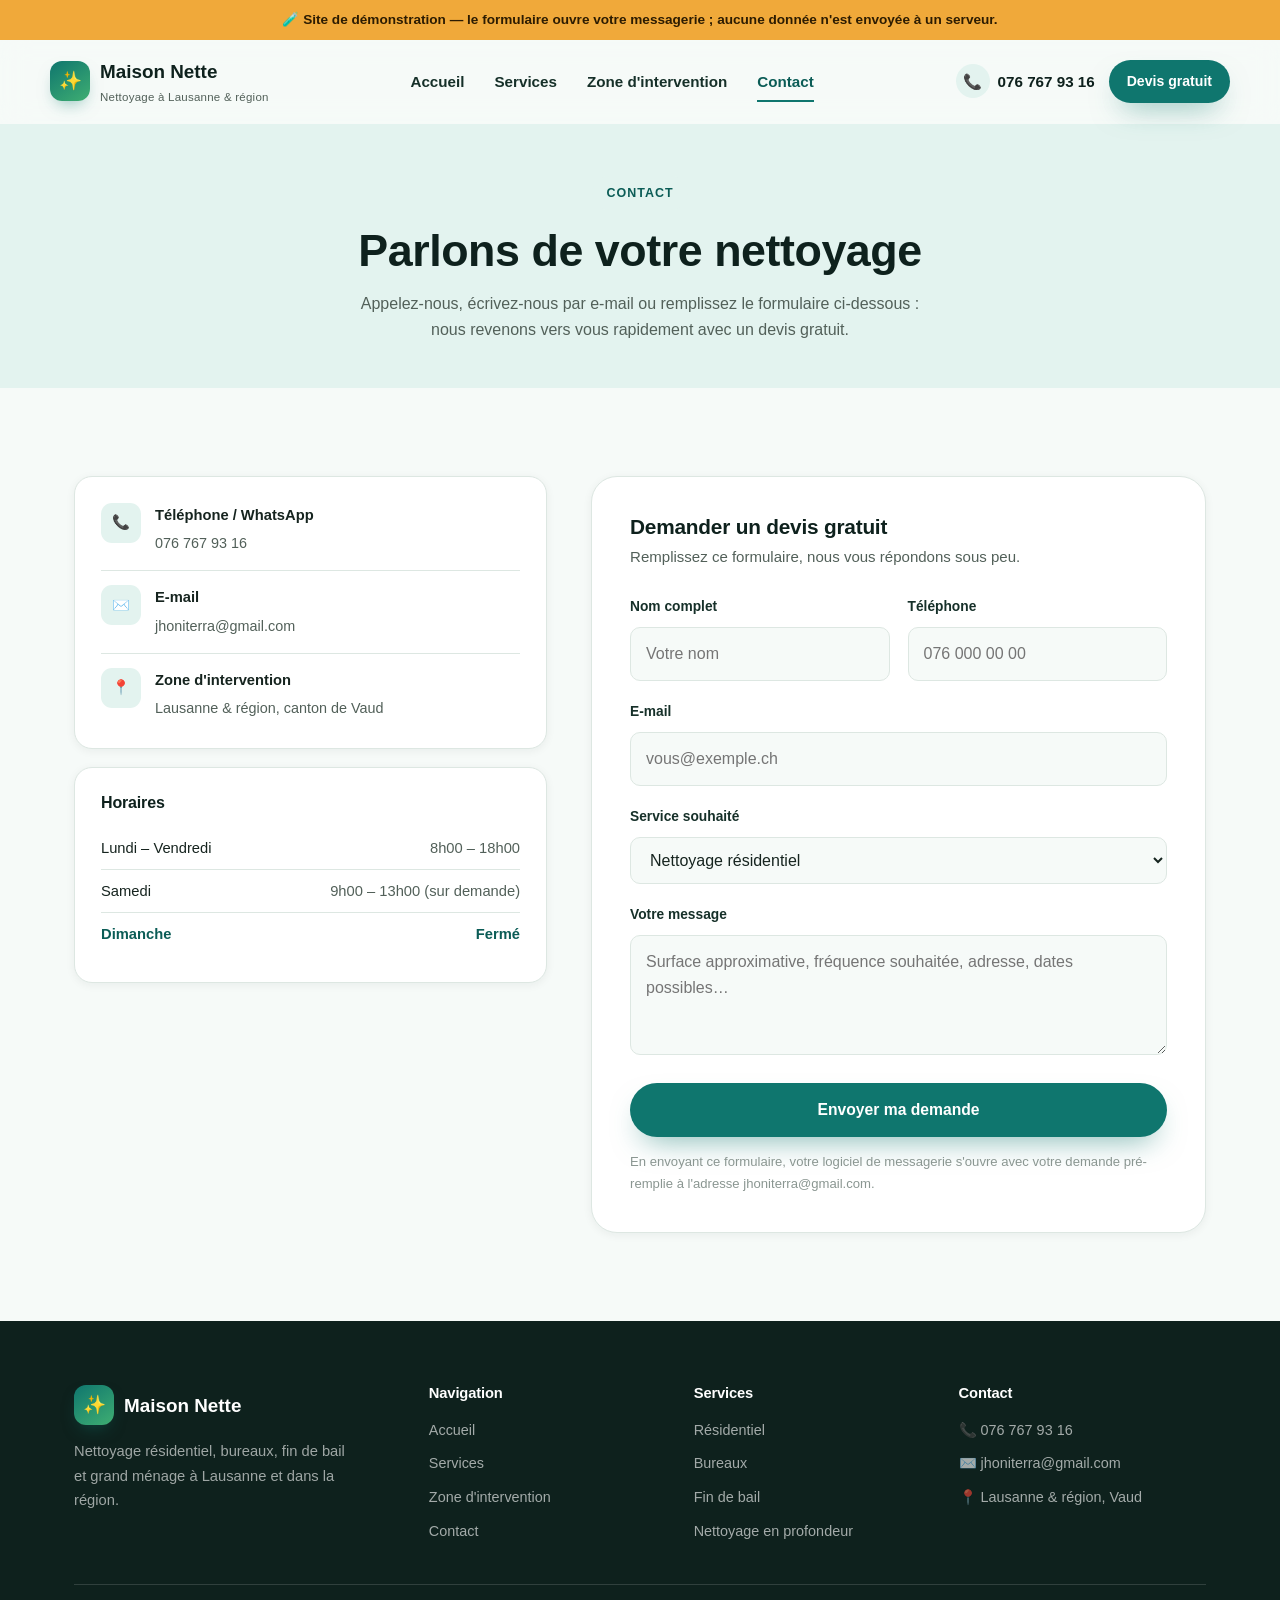
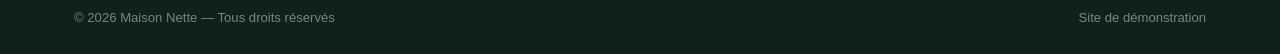
==== contact.html @ b16a73e1 "Remplace le site vitrine par Maison Nette (nettoyage à Lausanne) Nouveau site vitrine pour l'entrepr" ====
<!DOCTYPE html>
<html lang="fr">
<head>
<meta charset="UTF-8" />
<meta name="viewport" content="width=device-width, initial-scale=1" />
<title>Contact &amp; devis gratuit — Maison Nette</title>
<meta name="description" content="Demandez votre devis gratuit pour un nettoyage résidentiel, de bureaux ou de fin de bail à Lausanne. Téléphone, e-mail et formulaire de contact." />
<script>document.documentElement.classList.add("js");</script>
<link rel="stylesheet" href="assets/css/style.css" />
</head>
<body>

<div class="scroll-progress"></div>

<div class="demo-banner">
  🧪 <strong>Site de démonstration</strong> — le formulaire ouvre votre messagerie ; aucune donnée n'est envoyée à un serveur.
</div>

<header class="site-header">
  <div class="wrap header-inner">
    <a href="index.html" class="brand">
      <span class="brand-mark">✨</span>
      <span>Maison Nette<small>Nettoyage à Lausanne &amp; région</small></span>
    </a>

    <nav class="main-nav">
      <a href="index.html">Accueil</a>
      <a href="services.html">Services</a>
      <a href="index.html#zone">Zone d'intervention</a>
      <a href="contact.html" class="active">Contact</a>
    </nav>

    <div class="header-actions">
      <a class="header-phone" href="tel:+41767679316">
        <span class="ico">📞</span>
        <span class="text">076 767 93 16</span>
      </a>
      <a class="btn btn-primary btn-sm" href="contact.html">Devis gratuit</a>
      <button class="menu-toggle" aria-label="Ouvrir le menu"><span></span></button>
    </div>
  </div>
</header>

<main>

  <section class="page-hero">
    <div class="wrap">
      <span class="eyebrow">Contact</span>
      <h1>Parlons de votre nettoyage</h1>
      <p>Appelez-nous, écrivez-nous par e-mail ou remplissez le formulaire ci-dessous : nous revenons vers vous rapidement avec un devis gratuit.</p>
    </div>
  </section>

  <section class="section">
    <div class="wrap contact-layout">

      <div class="contact-side">
        <div class="contact-info-card" data-reveal>
          <div class="contact-info-row">
            <span class="ico">📞</span>
            <div><strong>Téléphone / WhatsApp</strong><a href="tel:+41767679316">076 767 93 16</a></div>
          </div>
          <div class="contact-info-row">
            <span class="ico">✉️</span>
            <div><strong>E-mail</strong><a href="mailto:jhoniterra@gmail.com">jhoniterra@gmail.com</a></div>
          </div>
          <div class="contact-info-row">
            <span class="ico">📍</span>
            <div><strong>Zone d'intervention</strong><span>Lausanne &amp; région, canton de Vaud</span></div>
          </div>
        </div>

        <div class="contact-info-card" data-reveal style="--d:80ms">
          <h3 style="margin-bottom:14px;font-size:1rem">Horaires</h3>
          <table class="hours-table">
            <tr><td>Lundi – Vendredi</td><td>8h00 – 18h00</td></tr>
            <tr><td>Samedi</td><td>9h00 – 13h00 (sur demande)</td></tr>
            <tr><td>Dimanche</td><td>Fermé</td></tr>
          </table>
        </div>
      </div>

      <div class="contact-form-card" data-reveal style="--d:120ms">
        <h2 style="font-size:1.3rem;margin-bottom:6px">Demander un devis gratuit</h2>
        <p style="color:var(--text-muted);font-size:0.94rem;margin-bottom:26px">Remplissez ce formulaire, nous vous répondons sous peu.</p>

        <form id="contact-form">
          <div class="form-row">
            <div class="field">
              <label for="name">Nom complet</label>
              <input type="text" id="name" name="name" required placeholder="Votre nom" />
            </div>
            <div class="field">
              <label for="phone">Téléphone</label>
              <input type="tel" id="phone" name="phone" required placeholder="076 000 00 00" />
            </div>
          </div>

          <div class="field">
            <label for="email">E-mail</label>
            <input type="email" id="email" name="email" required placeholder="vous@exemple.ch" />
          </div>

          <div class="field">
            <label for="service">Service souhaité</label>
            <select id="service" name="service">
              <option value="residentiel">Nettoyage résidentiel</option>
              <option value="bureaux">Nettoyage de bureaux</option>
              <option value="fin-de-bail">Nettoyage de fin de bail</option>
              <option value="profond">Nettoyage en profondeur</option>
              <option value="autre">Autre / je ne sais pas encore</option>
            </select>
          </div>

          <div class="field">
            <label for="message">Votre message</label>
            <textarea id="message" name="message" placeholder="Surface approximative, fréquence souhaitée, adresse, dates possibles…"></textarea>
          </div>

          <button type="submit" class="btn btn-primary btn-block">Envoyer ma demande</button>
          <p class="form-note">En envoyant ce formulaire, votre logiciel de messagerie s'ouvre avec votre demande pré-remplie à l'adresse jhoniterra@gmail.com.</p>
          <div class="form-success"></div>
        </form>
      </div>

    </div>
  </section>

</main>

<footer class="site-footer">
  <div class="wrap">
    <div class="footer-grid">
      <div class="footer-brand">
        <a href="index.html" class="brand">
          <span class="brand-mark">✨</span>
          <span>Maison Nette</span>
        </a>
        <p>Nettoyage résidentiel, bureaux, fin de bail et grand ménage à Lausanne et dans la région.</p>
      </div>

      <div class="footer-col">
        <h4>Navigation</h4>
        <ul>
          <li><a href="index.html">Accueil</a></li>
          <li><a href="services.html">Services</a></li>
          <li><a href="index.html#zone">Zone d'intervention</a></li>
          <li><a href="contact.html">Contact</a></li>
        </ul>
      </div>

      <div class="footer-col">
        <h4>Services</h4>
        <ul>
          <li><a href="services.html#residentiel">Résidentiel</a></li>
          <li><a href="services.html#bureaux">Bureaux</a></li>
          <li><a href="services.html#fin-de-bail">Fin de bail</a></li>
          <li><a href="services.html#profond">Nettoyage en profondeur</a></li>
        </ul>
      </div>

      <div class="footer-col">
        <h4>Contact</h4>
        <ul>
          <li><a href="tel:+41767679316">📞 076 767 93 16</a></li>
          <li><a href="mailto:jhoniterra@gmail.com">✉️ jhoniterra@gmail.com</a></li>
          <li>📍 Lausanne &amp; région, Vaud</li>
        </ul>
      </div>
    </div>

    <div class="footer-bottom">
      <span>© <span id="year">2026</span> Maison Nette — Tous droits réservés</span>
      <span>Site de démonstration</span>
    </div>
  </div>
</footer>

<script src="assets/js/main.js"></script>
</body>
</html>
---- assets/css/style.css ----
/* ==========================================================================
   Maison Nette — feuille de style
   ========================================================================== */

:root {
  --ink: #0e211d;
  --ink-soft: #163029;
  --paper: #f6faf8;
  --paper-deep: #ecf4f0;
  --white: #ffffff;

  --teal: #0f766e;
  --teal-deep: #0b5c56;
  --teal-soft: #e3f3ef;
  --leaf: #3fae72;
  --gold: #f0a93a;
  --gold-deep: #d6890f;

  --text: #16241f;
  --text-muted: #526059;
  --text-faint: #8a9691;
  --line: #dde7e2;
  --line-dark: rgba(255, 255, 255, 0.14);

  --radius-sm: 12px;
  --radius: 18px;
  --radius-lg: 26px;

  --shadow-sm: 0 2px 10px rgba(14, 33, 29, 0.06);
  --shadow: 0 14px 40px -14px rgba(14, 33, 29, 0.22);
  --shadow-lg: 0 34px 80px -26px rgba(14, 33, 29, 0.32);

  --max: 1180px;
  --ease: cubic-bezier(0.16, 1, 0.3, 1);
  --ease-soft: cubic-bezier(0.4, 0, 0.2, 1);

  --font-display: "Poppins", "Segoe UI", -apple-system, sans-serif;
  --font-body: "Inter", -apple-system, BlinkMacSystemFont, "Segoe UI", sans-serif;
}

*,
*::before,
*::after {
  box-sizing: border-box;
  margin: 0;
  padding: 0;
}

html {
  scroll-behavior: smooth;
  -webkit-text-size-adjust: 100%;
}

body {
  font-family: var(--font-body);
  background: var(--paper);
  color: var(--text);
  line-height: 1.65;
  font-size: 16px;
  overflow-x: hidden;
  -webkit-font-smoothing: antialiased;
}

img {
  max-width: 100%;
  display: block;
}

a {
  color: inherit;
  text-decoration: none;
}

ul {
  list-style: none;
}

button {
  font: inherit;
  cursor: pointer;
  border: none;
  background: none;
  color: inherit;
}

.wrap {
  max-width: var(--max);
  margin: 0 auto;
  padding: 0 24px;
}

h1,
h2,
h3,
h4 {
  font-family: var(--font-display);
  font-weight: 600;
  line-height: 1.18;
  color: var(--ink);
  letter-spacing: -0.01em;
}

.eyebrow {
  display: inline-flex;
  align-items: center;
  gap: 8px;
  font-size: 0.78rem;
  font-weight: 700;
  letter-spacing: 0.08em;
  text-transform: uppercase;
  color: var(--teal-deep);
  background: var(--teal-soft);
  padding: 7px 14px;
  border-radius: 999px;
}

.section {
  padding: 88px 0;
}

.section-head {
  max-width: 640px;
  margin: 0 0 44px;
}

.section-head.center {
  margin-left: auto;
  margin-right: auto;
  text-align: center;
}

.section-head h2 {
  font-size: clamp(1.7rem, 3.4vw, 2.4rem);
  margin: 14px 0 12px;
}

.section-head p {
  color: var(--text-muted);
  font-size: 1.04rem;
}

/* ------------------------------------------------------------- Boutons */

.btn {
  display: inline-flex;
  align-items: center;
  justify-content: center;
  gap: 9px;
  padding: 14px 26px;
  border-radius: 999px;
  font-weight: 600;
  font-size: 0.98rem;
  transition: transform 0.35s var(--ease), box-shadow 0.35s var(--ease), background 0.25s;
  white-space: nowrap;
}

.btn-primary {
  background: var(--teal);
  color: var(--white);
  box-shadow: 0 14px 30px -12px rgba(15, 118, 110, 0.55);
}

.btn-primary:hover {
  background: var(--teal-deep);
  transform: translateY(-2px);
  box-shadow: 0 18px 36px -12px rgba(15, 118, 110, 0.6);
}

.btn-ghost {
  background: var(--white);
  color: var(--ink);
  border: 1px solid var(--line);
}

.btn-ghost:hover {
  border-color: var(--teal);
  color: var(--teal-deep);
  transform: translateY(-2px);
}

.btn-gold {
  background: var(--gold);
  color: #2c1c02;
  box-shadow: 0 14px 30px -12px rgba(214, 137, 15, 0.55);
}

.btn-gold:hover {
  background: var(--gold-deep);
  transform: translateY(-2px);
}

.btn-block {
  width: 100%;
}

.btn-sm {
  padding: 10px 18px;
  font-size: 0.88rem;
}

/* ------------------------------------------------------------ En-tête */

.scroll-progress {
  position: fixed;
  top: 0;
  left: 0;
  height: 3px;
  width: 100%;
  background: linear-gradient(90deg, var(--teal), var(--leaf));
  transform-origin: 0 50%;
  transform: scaleX(0);
  z-index: 200;
}

.site-header {
  position: sticky;
  top: 0;
  z-index: 100;
  background: rgba(246, 250, 248, 0.82);
  backdrop-filter: blur(14px);
  -webkit-backdrop-filter: blur(14px);
  border-bottom: 1px solid transparent;
  transition: border-color 0.3s, box-shadow 0.3s, background 0.3s;
}

.site-header.scrolled {
  border-color: var(--line);
  box-shadow: var(--shadow-sm);
  background: rgba(246, 250, 248, 0.96);
}

.header-inner {
  display: flex;
  align-items: center;
  justify-content: space-between;
  gap: 20px;
  padding: 16px 0;
}

.brand {
  display: flex;
  align-items: center;
  gap: 10px;
  font-family: var(--font-display);
  font-weight: 700;
  font-size: 1.18rem;
  color: var(--ink);
}

.brand-mark {
  display: grid;
  place-items: center;
  width: 40px;
  height: 40px;
  border-radius: 12px;
  background: linear-gradient(145deg, var(--teal), var(--leaf));
  color: var(--white);
  font-size: 1.15rem;
  box-shadow: 0 8px 18px -8px rgba(15, 118, 110, 0.6);
}

.brand small {
  display: block;
  font-family: var(--font-body);
  font-weight: 500;
  font-size: 0.72rem;
  color: var(--text-muted);
  letter-spacing: 0.02em;
}

.main-nav {
  display: flex;
  align-items: center;
  gap: 30px;
}

.main-nav a {
  font-weight: 600;
  font-size: 0.95rem;
  color: var(--ink-soft);
  position: relative;
  padding: 4px 0;
}

.main-nav a::after {
  content: "";
  position: absolute;
  left: 0;
  bottom: -4px;
  width: 0;
  height: 2px;
  background: var(--teal);
  transition: width 0.3s var(--ease);
}

.main-nav a:hover::after,
.main-nav a.active::after {
  width: 100%;
}

.main-nav a.active {
  color: var(--teal-deep);
}

.header-actions {
  display: flex;
  align-items: center;
  gap: 14px;
}

.header-phone {
  display: flex;
  align-items: center;
  gap: 8px;
  font-weight: 700;
  font-size: 0.95rem;
  color: var(--ink);
}

.header-phone span.ico {
  display: grid;
  place-items: center;
  width: 34px;
  height: 34px;
  border-radius: 50%;
  background: var(--teal-soft);
  color: var(--teal-deep);
}

.menu-toggle {
  display: none;
  width: 42px;
  height: 42px;
  border-radius: 10px;
  border: 1px solid var(--line);
  background: var(--white);
  position: relative;
  flex-shrink: 0;
}

.menu-toggle span,
.menu-toggle span::before,
.menu-toggle span::after {
  content: "";
  position: absolute;
  left: 11px;
  right: 11px;
  height: 2px;
  background: var(--ink);
  transition: transform 0.3s var(--ease), opacity 0.3s;
}

.menu-toggle span {
  top: 50%;
  transform: translateY(-50%);
}

.menu-toggle span::before {
  top: -7px;
}

.menu-toggle span::after {
  top: 7px;
}

.menu-toggle.open span {
  background: transparent;
}

.menu-toggle.open span::before {
  top: 0;
  transform: rotate(45deg);
}

.menu-toggle.open span::after {
  top: 0;
  transform: rotate(-45deg);
}

/* --------------------------------------------------------------- Hero */

.hero {
  position: relative;
  padding: 68px 0 90px;
  overflow: hidden;
}

.hero-bg {
  position: absolute;
  inset: 0;
  background: radial-gradient(120% 100% at 85% -10%, var(--teal-soft), transparent 55%),
    radial-gradient(90% 80% at 0% 110%, #fdf3e0, transparent 60%);
  z-index: -2;
}

.orb {
  position: absolute;
  border-radius: 50%;
  filter: blur(2px);
  opacity: 0.55;
  z-index: -1;
  transition: translate 0.4s var(--ease-soft);
}

.orb1 {
  width: 220px;
  height: 220px;
  background: radial-gradient(circle at 30% 30%, #7fd6c1, transparent 70%);
  top: 6%;
  right: 6%;
}

.orb2 {
  width: 140px;
  height: 140px;
  background: radial-gradient(circle at 30% 30%, #f6cf8a, transparent 70%);
  bottom: 4%;
  left: 4%;
}

.orb3 {
  width: 90px;
  height: 90px;
  background: radial-gradient(circle at 30% 30%, #9fe6c8, transparent 70%);
  top: 45%;
  left: 46%;
}

.hero-grid {
  display: grid;
  grid-template-columns: 1.05fr 0.95fr;
  gap: 48px;
  align-items: center;
}

.hero-copy h1 {
  font-size: clamp(2.3rem, 4.6vw, 3.5rem);
  margin: 18px 0 20px;
}

.hero-copy h1 em {
  font-style: normal;
  color: var(--teal-deep);
  background: linear-gradient(180deg, transparent 62%, var(--teal-soft) 62%);
}

.hero-copy p {
  font-size: 1.12rem;
  color: var(--text-muted);
  max-width: 520px;
  margin-bottom: 32px;
}

.hero-cta {
  display: flex;
  flex-wrap: wrap;
  gap: 14px;
  margin-bottom: 34px;
}

.hero-trust {
  display: flex;
  flex-wrap: wrap;
  gap: 22px;
}

.hero-trust li {
  display: flex;
  align-items: center;
  gap: 8px;
  font-size: 0.9rem;
  font-weight: 600;
  color: var(--ink-soft);
}

.hero-trust li .ico {
  color: var(--teal);
  font-size: 1.05rem;
}

.hero-visual {
  position: relative;
}

.hero-card {
  background: var(--white);
  border-radius: var(--radius-lg);
  padding: 30px;
  box-shadow: var(--shadow-lg);
  transform-style: preserve-3d;
  transition: transform 0.4s var(--ease-soft), translate 0.4s var(--ease-soft);
}

.hero-card-head {
  display: flex;
  align-items: center;
  justify-content: space-between;
  margin-bottom: 22px;
}

.hero-card-head h3 {
  font-size: 1.05rem;
}

.hero-card-head span {
  font-size: 0.78rem;
  font-weight: 700;
  color: var(--teal-deep);
  background: var(--teal-soft);
  padding: 5px 11px;
  border-radius: 999px;
}

.hero-check-list {
  display: flex;
  flex-direction: column;
  gap: 14px;
}

.hero-check-list li {
  display: flex;
  align-items: flex-start;
  gap: 12px;
  font-size: 0.95rem;
  color: var(--ink-soft);
}

.hero-check-list .tick {
  flex-shrink: 0;
  display: grid;
  place-items: center;
  width: 24px;
  height: 24px;
  border-radius: 50%;
  background: var(--leaf);
  color: var(--white);
  font-size: 0.8rem;
}

.hero-card-foot {
  margin-top: 24px;
  padding-top: 20px;
  border-top: 1px dashed var(--line);
  display: flex;
  align-items: center;
  justify-content: space-between;
}

.hero-card-foot .price {
  font-family: var(--font-display);
  font-weight: 700;
  font-size: 1.3rem;
  color: var(--teal-deep);
}

.hero-card-foot .price small {
  font-family: var(--font-body);
  font-weight: 500;
  font-size: 0.72rem;
  color: var(--text-faint);
  display: block;
}

.floating-badge {
  position: absolute;
  bottom: -22px;
  left: -22px;
  background: var(--ink);
  color: var(--white);
  border-radius: var(--radius);
  padding: 16px 20px;
  box-shadow: var(--shadow-lg);
  display: flex;
  align-items: center;
  gap: 12px;
}

.floating-badge .ico {
  font-size: 1.4rem;
}

.floating-badge strong {
  display: block;
  font-family: var(--font-display);
  font-size: 1rem;
}

.floating-badge span {
  font-size: 0.76rem;
  color: rgba(255, 255, 255, 0.7);
}

/* ---------------------------------------------------------- Révélations */

[data-reveal] {
  opacity: 0;
  transform: translateY(26px);
  transition: opacity 0.7s var(--ease-soft), transform 0.7s var(--ease-soft);
  transition-delay: var(--d, 0ms);
}

[data-reveal].in {
  opacity: 1;
  transform: translateY(0);
}

@media (prefers-reduced-motion: reduce) {
  [data-reveal] {
    transition: none !important;
    transform: none !important;
    opacity: 1 !important;
  }
  .orb {
    display: none;
  }
}

/* --------------------------------------------------------- Bande atouts */

.trust-strip {
  background: var(--white);
  border-top: 1px solid var(--line);
  border-bottom: 1px solid var(--line);
}

.trust-strip .wrap {
  display: grid;
  grid-template-columns: repeat(4, 1fr);
  gap: 20px;
  padding: 30px 24px;
}

.trust-item {
  display: flex;
  align-items: center;
  gap: 12px;
}

.trust-item .ico {
  display: grid;
  place-items: center;
  width: 42px;
  height: 42px;
  border-radius: 12px;
  background: var(--teal-soft);
  color: var(--teal-deep);
  font-size: 1.2rem;
  flex-shrink: 0;
}

.trust-item strong {
  display: block;
  font-size: 0.92rem;
  color: var(--ink);
}

.trust-item small {
  color: var(--text-faint);
  font-size: 0.78rem;
}

/* ------------------------------------------------------------ Services */

.service-grid {
  display: grid;
  grid-template-columns: repeat(4, 1fr);
  gap: 22px;
}

.service-card {
  background: var(--white);
  border: 1px solid var(--line);
  border-radius: var(--radius);
  padding: 30px 26px;
  transition: transform 0.35s var(--ease), box-shadow 0.35s var(--ease), border-color 0.35s;
  position: relative;
  overflow: hidden;
}

.service-card::before {
  content: "";
  position: absolute;
  inset: 0;
  background: radial-gradient(220px circle at var(--mx, 50%) var(--my, 0%), rgba(15, 118, 110, 0.08), transparent 60%);
  opacity: 0;
  transition: opacity 0.3s;
  pointer-events: none;
}

.service-card:hover::before {
  opacity: 1;
}

.service-card:hover {
  transform: translateY(-6px);
  box-shadow: var(--shadow);
  border-color: transparent;
}

.service-ico {
  display: grid;
  place-items: center;
  width: 54px;
  height: 54px;
  border-radius: 14px;
  background: var(--teal-soft);
  color: var(--teal-deep);
  font-size: 1.5rem;
  margin-bottom: 18px;
}

.service-card h3 {
  font-size: 1.12rem;
  margin-bottom: 10px;
}

.service-card p {
  color: var(--text-muted);
  font-size: 0.94rem;
  margin-bottom: 18px;
}

.service-link {
  display: inline-flex;
  align-items: center;
  gap: 7px;
  font-weight: 700;
  font-size: 0.88rem;
  color: var(--teal-deep);
}

.service-link .arrow {
  transition: transform 0.3s var(--ease);
}

.service-card:hover .service-link .arrow {
  transform: translateX(4px);
}

/* -------------------------------------------------------------- Atouts */

.feature-grid {
  display: grid;
  grid-template-columns: repeat(3, 1fr);
  gap: 26px;
}

.feature-card {
  display: flex;
  gap: 16px;
}

.feature-ico {
  flex-shrink: 0;
  display: grid;
  place-items: center;
  width: 46px;
  height: 46px;
  border-radius: 12px;
  background: var(--white);
  border: 1px solid var(--line);
  color: var(--teal-deep);
  font-size: 1.2rem;
}

.feature-card h3 {
  font-size: 1.02rem;
  margin-bottom: 6px;
}

.feature-card p {
  color: var(--text-muted);
  font-size: 0.92rem;
}

/* ------------------------------------------------------------- Process */

.process-section {
  background: var(--ink);
  color: var(--white);
  position: relative;
  overflow: hidden;
}

.process-section .section-head h2,
.process-section .section-head .eyebrow {
  color: var(--white);
}

.process-section .eyebrow {
  background: rgba(255, 255, 255, 0.1);
  color: #a8e8d4;
}

.process-section .section-head p {
  color: rgba(255, 255, 255, 0.66);
}

.process-grid {
  display: grid;
  grid-template-columns: repeat(4, 1fr);
  gap: 24px;
  counter-reset: step;
}

.process-step {
  position: relative;
  padding: 28px 22px;
  background: rgba(255, 255, 255, 0.05);
  border: 1px solid rgba(255, 255, 255, 0.1);
  border-radius: var(--radius);
}

.process-step .num {
  display: grid;
  place-items: center;
  width: 40px;
  height: 40px;
  border-radius: 50%;
  background: linear-gradient(145deg, var(--teal), var(--leaf));
  font-family: var(--font-display);
  font-weight: 700;
  margin-bottom: 18px;
}

.process-step h3 {
  color: var(--white);
  font-size: 1rem;
  margin-bottom: 8px;
}

.process-step p {
  color: rgba(255, 255, 255, 0.66);
  font-size: 0.9rem;
}

/* -------------------------------------------------------------- Zone */

.zone-grid {
  display: grid;
  grid-template-columns: 1fr 1fr;
  gap: 50px;
  align-items: center;
}

.zone-list {
  display: flex;
  flex-wrap: wrap;
  gap: 12px;
}

.zone-pill {
  display: inline-flex;
  align-items: center;
  gap: 7px;
  padding: 10px 18px;
  border-radius: 999px;
  background: var(--white);
  border: 1px solid var(--line);
  font-weight: 600;
  font-size: 0.9rem;
}

.zone-pill .dot {
  width: 7px;
  height: 7px;
  border-radius: 50%;
  background: var(--leaf);
}

.zone-note {
  margin-top: 22px;
  padding: 16px 18px;
  border-radius: var(--radius-sm);
  background: var(--teal-soft);
  color: var(--teal-deep);
  font-size: 0.92rem;
  font-weight: 600;
}

.zone-map {
  border-radius: var(--radius-lg);
  overflow: hidden;
  box-shadow: var(--shadow);
  border: 1px solid var(--line);
  aspect-ratio: 4 / 3;
}

.zone-map iframe {
  width: 100%;
  height: 100%;
  border: 0;
}

/* -------------------------------------------------------------- Bannière CTA */

.cta-banner {
  background: linear-gradient(135deg, var(--teal), var(--teal-deep));
  border-radius: var(--radius-lg);
  padding: 52px;
  display: flex;
  align-items: center;
  justify-content: space-between;
  gap: 30px;
  flex-wrap: wrap;
  color: var(--white);
  position: relative;
  overflow: hidden;
}

.cta-banner::after {
  content: "";
  position: absolute;
  width: 300px;
  height: 300px;
  background: radial-gradient(circle, rgba(255, 255, 255, 0.14), transparent 70%);
  top: -100px;
  right: -60px;
}

.cta-banner h2 {
  color: var(--white);
  font-size: clamp(1.5rem, 3vw, 2rem);
  margin-bottom: 8px;
}

.cta-banner p {
  color: rgba(255, 255, 255, 0.82);
  max-width: 420px;
}

.cta-actions {
  display: flex;
  gap: 14px;
  flex-wrap: wrap;
}

.cta-banner .btn-ghost {
  background: rgba(255, 255, 255, 0.12);
  border-color: rgba(255, 255, 255, 0.3);
  color: var(--white);
}

.cta-banner .btn-ghost:hover {
  background: rgba(255, 255, 255, 0.2);
  border-color: rgba(255, 255, 255, 0.5);
  color: var(--white);
}

/* ------------------------------------------------------------ Footer */

.site-footer {
  background: var(--ink);
  color: rgba(255, 255, 255, 0.7);
  padding: 64px 0 26px;
}

.footer-grid {
  display: grid;
  grid-template-columns: 1.4fr 1fr 1fr 1.1fr;
  gap: 40px;
  padding-bottom: 40px;
  border-bottom: 1px solid var(--line-dark);
}

.footer-brand .brand {
  color: var(--white);
}

.footer-brand p {
  margin-top: 14px;
  font-size: 0.92rem;
  max-width: 280px;
  color: rgba(255, 255, 255, 0.6);
}

.footer-col h4 {
  color: var(--white);
  font-size: 0.92rem;
  margin-bottom: 16px;
}

.footer-col ul {
  display: flex;
  flex-direction: column;
  gap: 10px;
}

.footer-col a,
.footer-col li {
  font-size: 0.9rem;
  color: rgba(255, 255, 255, 0.62);
}

.footer-col a:hover {
  color: var(--white);
}

.footer-bottom {
  padding-top: 22px;
  display: flex;
  justify-content: space-between;
  flex-wrap: wrap;
  gap: 10px;
  font-size: 0.82rem;
  color: rgba(255, 255, 255, 0.45);
}

/* ---------------------------------------------------------------- Fil d'Ariane */

.page-hero {
  padding: 52px 0 44px;
  background: var(--teal-soft);
  text-align: center;
}

.page-hero .eyebrow {
  margin-bottom: 14px;
}

.page-hero h1 {
  font-size: clamp(2rem, 4vw, 2.8rem);
  margin-bottom: 14px;
}

.page-hero p {
  color: var(--text-muted);
  max-width: 560px;
  margin: 0 auto;
}

/* ---------------------------------------------------- Détail des services */

.service-detail {
  display: grid;
  grid-template-columns: 1fr 1fr;
  gap: 46px;
  align-items: center;
  padding: 56px 0;
  border-bottom: 1px solid var(--line);
}

.service-detail:last-child {
  border-bottom: none;
}

.service-detail:nth-child(even) .service-detail-media {
  order: 2;
}

.service-detail-body .eyebrow {
  margin-bottom: 16px;
}

.service-detail-body h2 {
  font-size: clamp(1.5rem, 2.8vw, 2rem);
  margin-bottom: 14px;
}

.service-detail-body p {
  color: var(--text-muted);
  margin-bottom: 22px;
}

.check-grid {
  display: grid;
  grid-template-columns: 1fr 1fr;
  gap: 12px 20px;
  margin-bottom: 26px;
}

.check-grid li {
  display: flex;
  align-items: flex-start;
  gap: 9px;
  font-size: 0.93rem;
  color: var(--ink-soft);
}

.check-grid .tick {
  flex-shrink: 0;
  display: grid;
  place-items: center;
  width: 20px;
  height: 20px;
  border-radius: 50%;
  background: var(--teal-soft);
  color: var(--teal-deep);
  font-size: 0.7rem;
  margin-top: 2px;
}

.service-detail-media {
  background: var(--white);
  border: 1px solid var(--line);
  border-radius: var(--radius-lg);
  padding: 36px;
  text-align: center;
  box-shadow: var(--shadow-sm);
}

.service-detail-media .big-ico {
  width: 92px;
  height: 92px;
  margin: 0 auto 20px;
  display: grid;
  place-items: center;
  border-radius: 24px;
  background: linear-gradient(145deg, var(--teal-soft), var(--white));
  font-size: 2.6rem;
}

.service-detail-media .stat-row {
  display: flex;
  justify-content: space-around;
  margin-top: 26px;
  padding-top: 22px;
  border-top: 1px dashed var(--line);
}

.service-detail-media .stat-row strong {
  display: block;
  font-family: var(--font-display);
  font-size: 1.2rem;
  color: var(--teal-deep);
}

.service-detail-media .stat-row span {
  font-size: 0.76rem;
  color: var(--text-faint);
}

/* -------------------------------------------------------------------- FAQ */

.faq-list {
  max-width: 760px;
  margin: 0 auto;
  display: flex;
  flex-direction: column;
  gap: 14px;
}

.faq-item {
  background: var(--white);
  border: 1px solid var(--line);
  border-radius: var(--radius-sm);
  overflow: hidden;
}

.faq-q {
  width: 100%;
  display: flex;
  align-items: center;
  justify-content: space-between;
  gap: 16px;
  padding: 20px 22px;
  font-weight: 600;
  font-size: 0.98rem;
  text-align: left;
  color: var(--ink);
}

.faq-q .plus {
  flex-shrink: 0;
  display: grid;
  place-items: center;
  width: 26px;
  height: 26px;
  border-radius: 50%;
  background: var(--teal-soft);
  color: var(--teal-deep);
  transition: transform 0.3s var(--ease);
}

.faq-item.open .faq-q .plus {
  transform: rotate(45deg);
}

.faq-a {
  max-height: 0;
  overflow: hidden;
  transition: max-height 0.4s var(--ease-soft);
}

.faq-a p {
  padding: 0 22px 20px;
  color: var(--text-muted);
  font-size: 0.92rem;
}

/* ------------------------------------------------------------- Contact */

.contact-layout {
  display: grid;
  grid-template-columns: 1fr 1.3fr;
  gap: 44px;
  align-items: start;
}

.contact-side {
  display: flex;
  flex-direction: column;
  gap: 18px;
}

.contact-info-card {
  background: var(--white);
  border: 1px solid var(--line);
  border-radius: var(--radius);
  padding: 26px;
  box-shadow: var(--shadow-sm);
}

.contact-info-row {
  display: flex;
  gap: 14px;
  align-items: flex-start;
  padding: 14px 0;
  border-bottom: 1px solid var(--line);
}

.contact-info-row:last-child {
  border-bottom: none;
  padding-bottom: 0;
}

.contact-info-row:first-child {
  padding-top: 0;
}

.contact-info-row .ico {
  display: grid;
  place-items: center;
  width: 40px;
  height: 40px;
  border-radius: 11px;
  background: var(--teal-soft);
  color: var(--teal-deep);
  flex-shrink: 0;
}

.contact-info-row strong {
  display: block;
  font-size: 0.92rem;
  margin-bottom: 3px;
}

.contact-info-row span,
.contact-info-row a {
  font-size: 0.9rem;
  color: var(--text-muted);
}

.contact-info-row a:hover {
  color: var(--teal-deep);
}

.hours-table {
  width: 100%;
  border-collapse: collapse;
  font-size: 0.92rem;
}

.hours-table td {
  padding: 9px 0;
  border-bottom: 1px solid var(--line);
}

.hours-table tr:last-child td {
  border-bottom: none;
}

.hours-table td:last-child {
  text-align: right;
  color: var(--text-muted);
}

.hours-table tr.today td {
  color: var(--teal-deep);
  font-weight: 700;
}

.contact-form-card {
  background: var(--white);
  border: 1px solid var(--line);
  border-radius: var(--radius-lg);
  padding: 38px;
  box-shadow: var(--shadow-sm);
}

.form-row {
  display: grid;
  grid-template-columns: 1fr 1fr;
  gap: 18px;
}

.field {
  margin-bottom: 20px;
}

.field label {
  display: block;
  font-size: 0.86rem;
  font-weight: 700;
  margin-bottom: 8px;
  color: var(--ink-soft);
}

.field input,
.field select,
.field textarea {
  width: 100%;
  padding: 13px 15px;
  border-radius: 10px;
  border: 1px solid var(--line);
  background: var(--paper);
  font: inherit;
  color: var(--text);
  transition: border-color 0.25s, box-shadow 0.25s;
}

.field input:focus,
.field select:focus,
.field textarea:focus {
  outline: none;
  border-color: var(--teal);
  box-shadow: 0 0 0 4px var(--teal-soft);
}

.field textarea {
  resize: vertical;
  min-height: 120px;
}

.form-note {
  font-size: 0.82rem;
  color: var(--text-faint);
  margin-top: 14px;
}

.form-success {
  display: none;
  margin-top: 16px;
  padding: 14px 16px;
  border-radius: var(--radius-sm);
  background: var(--teal-soft);
  color: var(--teal-deep);
  font-weight: 600;
  font-size: 0.92rem;
}

.form-success.show {
  display: block;
}

/* --------------------------------------------------------- Bandeau démo */

.demo-banner {
  background: var(--gold);
  color: #2c1c02;
  text-align: center;
  font-size: 0.85rem;
  font-weight: 600;
  padding: 9px 16px;
}

.demo-banner strong {
  font-weight: 800;
}

/* ------------------------------------------------------------- Utilitaires */

.center {
  text-align: center;
}

.mx-auto {
  margin-left: auto;
  margin-right: auto;
}

/* ------------------------------------------------------------- Responsive */

@media (max-width: 980px) {
  .hero-grid,
  .zone-grid,
  .contact-layout {
    grid-template-columns: 1fr;
  }

  .service-grid {
    grid-template-columns: repeat(2, 1fr);
  }

  .feature-grid {
    grid-template-columns: repeat(2, 1fr);
  }

  .process-grid {
    grid-template-columns: repeat(2, 1fr);
  }

  .trust-strip .wrap {
    grid-template-columns: repeat(2, 1fr);
  }

  .footer-grid {
    grid-template-columns: 1fr 1fr;
  }

  .service-detail {
    grid-template-columns: 1fr;
  }

  .service-detail:nth-child(even) .service-detail-media {
    order: 0;
  }

  .hero-visual {
    max-width: 420px;
    margin: 0 auto;
  }
}

@media (max-width: 760px) {
  .main-nav {
    position: fixed;
    inset: 0 0 0 auto;
    width: min(320px, 82vw);
    height: 100vh;
    background: var(--white);
    flex-direction: column;
    align-items: flex-start;
    justify-content: flex-start;
    gap: 6px;
    padding: 90px 30px 30px;
    transform: translateX(100%);
    transition: transform 0.4s var(--ease);
    box-shadow: -20px 0 50px rgba(0, 0, 0, 0.12);
  }

  .main-nav.open {
    transform: translateX(0);
  }

  .main-nav a {
    width: 100%;
    padding: 12px 0;
    border-bottom: 1px solid var(--line);
    font-size: 1.05rem;
  }

  .menu-toggle {
    display: block;
  }

  .header-phone span.text {
    display: none;
  }

  .header-actions .btn-primary {
    display: none;
  }

  .brand small {
    display: none;
  }

  .service-grid,
  .feature-grid,
  .process-grid {
    grid-template-columns: 1fr;
  }

  .check-grid {
    grid-template-columns: 1fr;
  }

  .cta-banner {
    flex-direction: column;
    text-align: center;
    padding: 40px 28px;
  }

  .cta-actions {
    justify-content: center;
  }

  .footer-grid {
    grid-template-columns: 1fr;
    gap: 30px;
  }

  .form-row {
    grid-template-columns: 1fr;
  }

  .contact-form-card {
    padding: 26px;
  }

  .section {
    padding: 64px 0;
  }
}
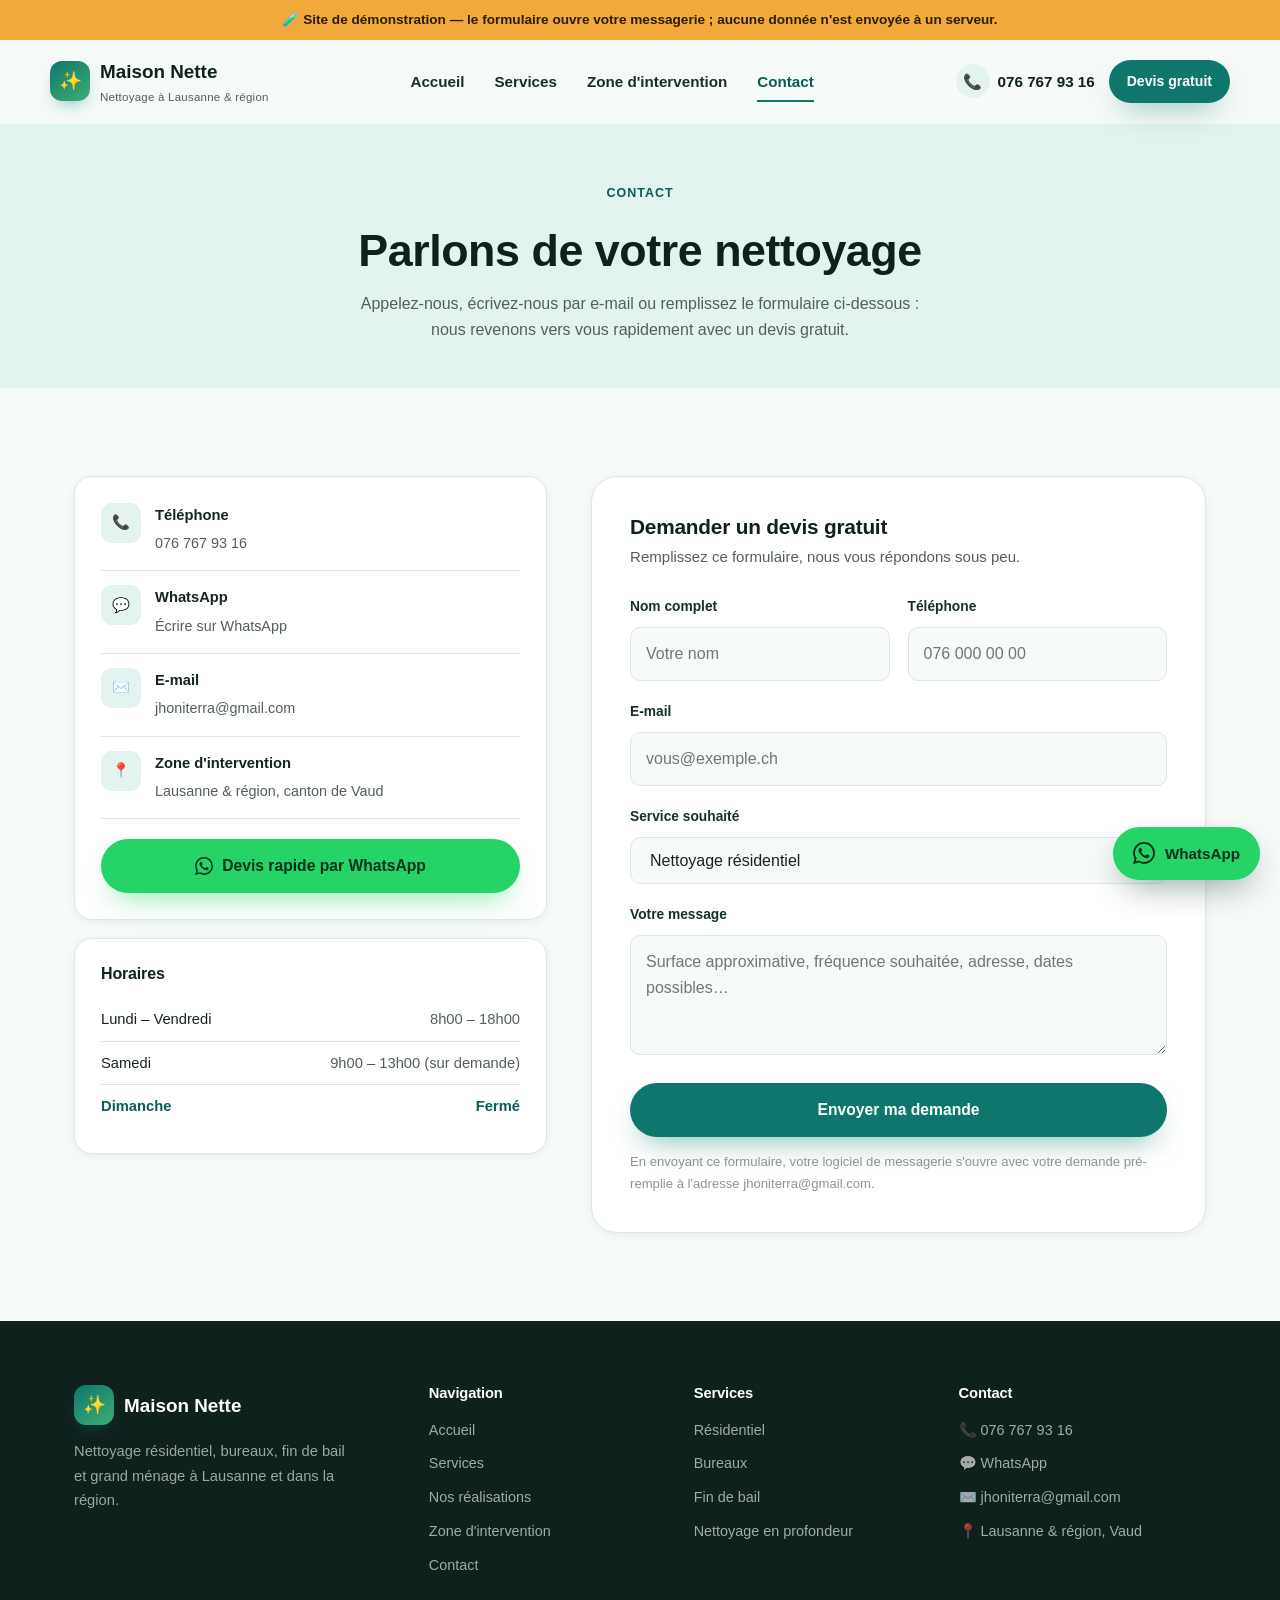
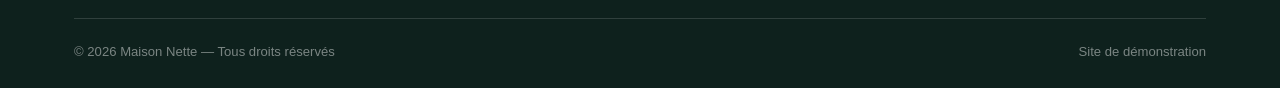
==== commit 3416cbb2: "Ajoute le bouton WhatsApp et la galerie « Nos réalisations » WhatsApp : bouton flottant sur les troi" ====
--- a/contact.html
+++ b/contact.html
@@ -58,7 +58,11 @@
         <div class="contact-info-card" data-reveal>
           <div class="contact-info-row">
             <span class="ico">📞</span>
-            <div><strong>Téléphone / WhatsApp</strong><a href="tel:+41767679316">076 767 93 16</a></div>
+            <div><strong>Téléphone</strong><a href="tel:+41767679316">076 767 93 16</a></div>
+          </div>
+          <div class="contact-info-row">
+            <span class="ico">💬</span>
+            <div><strong>WhatsApp</strong><a href="https://wa.me/41767679316?text=Bonjour%2C%20je%20souhaite%20un%20devis%20pour%20un%20nettoyage." target="_blank" rel="noopener noreferrer">Écrire sur WhatsApp</a></div>
           </div>
           <div class="contact-info-row">
             <span class="ico">✉️</span>
@@ -68,6 +72,13 @@
             <span class="ico">📍</span>
             <div><strong>Zone d'intervention</strong><span>Lausanne &amp; région, canton de Vaud</span></div>
           </div>
+
+          <a class="btn btn-wa btn-block" style="margin-top:20px"
+             href="https://wa.me/41767679316?text=Bonjour%2C%20je%20souhaite%20un%20devis%20pour%20un%20nettoyage."
+             target="_blank" rel="noopener noreferrer">
+            <svg viewBox="0 0 24 24" fill="currentColor" aria-hidden="true"><path d="M17.472 14.382c-.297-.149-1.758-.867-2.03-.967-.273-.099-.471-.148-.67.15-.197.297-.767.966-.94 1.164-.173.199-.347.223-.644.075-.297-.149-1.255-.463-2.39-1.475-.883-.788-1.48-1.761-1.653-2.059-.173-.297-.018-.458.13-.606.134-.133.298-.347.446-.52.149-.174.198-.298.298-.497.099-.198.05-.371-.025-.52-.075-.149-.669-1.612-.916-2.207-.242-.579-.487-.5-.669-.51a12.8 12.8 0 0 0-.57-.01c-.198 0-.52.074-.792.372-.272.297-1.04 1.016-1.04 2.479 0 1.462 1.065 2.875 1.213 3.074.149.198 2.096 3.2 5.077 4.487.709.306 1.262.489 1.694.625.712.227 1.36.195 1.871.118.571-.085 1.758-.719 2.006-1.413.248-.694.248-1.289.173-1.413-.074-.124-.272-.198-.57-.347m-5.421 7.403h-.004a9.87 9.87 0 0 1-5.031-1.378l-.361-.214-3.741.982.998-3.648-.235-.374a9.86 9.86 0 0 1-1.51-5.26c.001-5.45 4.436-9.884 9.888-9.884a9.82 9.82 0 0 1 6.988 2.896 9.825 9.825 0 0 1 2.893 6.994c-.003 5.45-4.437 9.884-9.885 9.884m8.413-18.297A11.815 11.815 0 0 0 12.05 0C5.495 0 .16 5.335.157 11.892c0 2.096.547 4.142 1.588 5.945L.057 24l6.305-1.654a11.882 11.882 0 0 0 5.683 1.448h.005c6.554 0 11.89-5.335 11.893-11.893A11.821 11.821 0 0 0 20.464 3.488"/></svg>
+            Devis rapide par WhatsApp
+          </a>
         </div>
 
         <div class="contact-info-card" data-reveal style="--d:80ms">
@@ -144,6 +155,7 @@
         <ul>
           <li><a href="index.html">Accueil</a></li>
           <li><a href="services.html">Services</a></li>
+          <li><a href="index.html#realisations">Nos réalisations</a></li>
           <li><a href="index.html#zone">Zone d'intervention</a></li>
           <li><a href="contact.html">Contact</a></li>
         </ul>
@@ -163,6 +175,7 @@
         <h4>Contact</h4>
         <ul>
           <li><a href="tel:+41767679316">📞 076 767 93 16</a></li>
+          <li><a href="https://wa.me/41767679316?text=Bonjour%2C%20je%20souhaite%20un%20devis%20pour%20un%20nettoyage." target="_blank" rel="noopener noreferrer">💬 WhatsApp</a></li>
           <li><a href="mailto:jhoniterra@gmail.com">✉️ jhoniterra@gmail.com</a></li>
           <li>📍 Lausanne &amp; région, Vaud</li>
         </ul>
@@ -176,6 +189,14 @@
   </div>
 </footer>
 
+<a class="wa-fab"
+   href="https://wa.me/41767679316?text=Bonjour%2C%20je%20souhaite%20un%20devis%20pour%20un%20nettoyage."
+   target="_blank" rel="noopener noreferrer"
+   aria-label="Écrire à Maison Nette sur WhatsApp">
+  <svg viewBox="0 0 24 24" fill="currentColor" aria-hidden="true"><path d="M17.472 14.382c-.297-.149-1.758-.867-2.03-.967-.273-.099-.471-.148-.67.15-.197.297-.767.966-.94 1.164-.173.199-.347.223-.644.075-.297-.149-1.255-.463-2.39-1.475-.883-.788-1.48-1.761-1.653-2.059-.173-.297-.018-.458.13-.606.134-.133.298-.347.446-.52.149-.174.198-.298.298-.497.099-.198.05-.371-.025-.52-.075-.149-.669-1.612-.916-2.207-.242-.579-.487-.5-.669-.51a12.8 12.8 0 0 0-.57-.01c-.198 0-.52.074-.792.372-.272.297-1.04 1.016-1.04 2.479 0 1.462 1.065 2.875 1.213 3.074.149.198 2.096 3.2 5.077 4.487.709.306 1.262.489 1.694.625.712.227 1.36.195 1.871.118.571-.085 1.758-.719 2.006-1.413.248-.694.248-1.289.173-1.413-.074-.124-.272-.198-.57-.347m-5.421 7.403h-.004a9.87 9.87 0 0 1-5.031-1.378l-.361-.214-3.741.982.998-3.648-.235-.374a9.86 9.86 0 0 1-1.51-5.26c.001-5.45 4.436-9.884 9.888-9.884a9.82 9.82 0 0 1 6.988 2.896 9.825 9.825 0 0 1 2.893 6.994c-.003 5.45-4.437 9.884-9.885 9.884m8.413-18.297A11.815 11.815 0 0 0 12.05 0C5.495 0 .16 5.335.157 11.892c0 2.096.547 4.142 1.588 5.945L.057 24l6.305-1.654a11.882 11.882 0 0 0 5.683 1.448h.005c6.554 0 11.89-5.335 11.893-11.893A11.821 11.821 0 0 0 20.464 3.488"/></svg>
+  <span class="wa-label">WhatsApp</span>
+</a>
+
 <script src="assets/js/main.js"></script>
 </body>
 </html>
--- a/assets/css/style.css
+++ b/assets/css/style.css
@@ -49,6 +49,9 @@
 html {
   scroll-behavior: smooth;
   -webkit-text-size-adjust: 100%;
+  /* The closed off-canvas menu is fixed just past the right edge; without this
+     the document stays sideways-scrollable on mobile. */
+  overflow-x: hidden;
 }
 
 body {
@@ -343,16 +346,24 @@
 .menu-toggle span::after {
   content: "";
   position: absolute;
-  left: 11px;
-  right: 11px;
   height: 2px;
   background: var(--ink);
   transition: transform 0.3s var(--ease), opacity 0.3s;
 }
 
 .menu-toggle span {
+  left: 11px;
+  right: 11px;
   top: 50%;
   transform: translateY(-50%);
+}
+
+/* The span is the pseudo-elements' containing block, so they stretch to its
+   full width — insetting them again here would collapse them to zero. */
+.menu-toggle span::before,
+.menu-toggle span::after {
+  left: 0;
+  right: 0;
 }
 
 .menu-toggle span::before {
@@ -563,7 +574,8 @@
 
 .floating-badge {
   position: absolute;
-  bottom: -22px;
+  /* Hangs below the card: any less and it covers the price caption above it. */
+  bottom: -54px;
   left: -22px;
   background: var(--ink);
   color: var(--white);
@@ -1353,6 +1365,152 @@
   display: block;
 }
 
+/* ---------------------------------------------------- Nos réalisations */
+
+.gallery-note {
+  display: flex;
+  align-items: flex-start;
+  gap: 10px;
+  max-width: 640px;
+  margin: 0 auto 40px;
+  padding: 14px 18px;
+  border-radius: var(--radius-sm);
+  background: var(--teal-soft);
+  color: var(--teal-deep);
+  font-size: 0.9rem;
+  font-weight: 600;
+}
+
+.gallery {
+  display: grid;
+  grid-template-columns: repeat(3, 1fr);
+  gap: 24px;
+}
+
+.shot {
+  background: var(--white);
+  border: 1px solid var(--line);
+  border-radius: var(--radius);
+  overflow: hidden;
+  transition: transform 0.35s var(--ease), box-shadow 0.35s var(--ease);
+}
+
+.shot:hover {
+  transform: translateY(-5px);
+  box-shadow: var(--shadow);
+}
+
+.shot-frame {
+  position: relative;
+  aspect-ratio: 4 / 3;
+  display: grid;
+  place-items: center;
+  gap: 8px;
+  background: repeating-linear-gradient(
+      135deg,
+      var(--paper-deep),
+      var(--paper-deep) 12px,
+      var(--paper) 12px,
+      var(--paper) 24px
+    );
+  border-bottom: 1px solid var(--line);
+}
+
+/* A real photo simply replaces the placeholder's children. */
+.shot-frame img {
+  position: absolute;
+  inset: 0;
+  width: 100%;
+  height: 100%;
+  object-fit: cover;
+}
+
+.shot-ico {
+  font-size: 2rem;
+  opacity: 0.75;
+}
+
+.shot-add {
+  font-size: 0.78rem;
+  font-weight: 700;
+  letter-spacing: 0.06em;
+  text-transform: uppercase;
+  color: var(--text-faint);
+}
+
+.shot figcaption {
+  padding: 18px 20px;
+}
+
+.shot figcaption strong {
+  display: block;
+  font-family: var(--font-display);
+  font-size: 1rem;
+  color: var(--ink);
+  margin-bottom: 4px;
+}
+
+.shot figcaption span {
+  font-size: 0.88rem;
+  color: var(--text-muted);
+}
+
+/* ------------------------------------------------------------ WhatsApp */
+
+.btn-wa {
+  background: #25d366;
+  color: #04301a;
+  box-shadow: 0 14px 30px -12px rgba(37, 211, 102, 0.6);
+}
+
+.btn-wa:hover {
+  background: #1eb955;
+  transform: translateY(-2px);
+}
+
+.btn-wa svg,
+.wa-fab svg {
+  width: 1.15em;
+  height: 1.15em;
+  flex-shrink: 0;
+}
+
+.wa-fab {
+  position: fixed;
+  right: 20px;
+  bottom: 20px;
+  z-index: 150;
+  display: inline-flex;
+  align-items: center;
+  gap: 10px;
+  padding: 14px 20px;
+  border-radius: 999px;
+  background: #25d366;
+  color: #04301a;
+  font-weight: 700;
+  font-size: 0.95rem;
+  box-shadow: 0 14px 34px -10px rgba(4, 48, 26, 0.45);
+  transition: transform 0.3s var(--ease), background 0.25s;
+}
+
+.wa-fab svg {
+  width: 22px;
+  height: 22px;
+}
+
+.wa-fab:hover {
+  background: #1eb955;
+  transform: translateY(-3px);
+}
+
+.wa-fab:focus-visible,
+.btn:focus-visible,
+.main-nav a:focus-visible,
+.menu-toggle:focus-visible {
+  outline: 3px solid var(--teal-deep);
+  outline-offset: 3px;
+}
+
 /* --------------------------------------------------------- Bandeau démo */
 
 .demo-banner {
@@ -1419,6 +1577,10 @@
   .hero-visual {
     max-width: 420px;
     margin: 0 auto;
+  }
+
+  .gallery {
+    grid-template-columns: repeat(2, 1fr);
   }
 }
 
@@ -1435,12 +1597,15 @@
     gap: 6px;
     padding: 90px 30px 30px;
     transform: translateX(100%);
-    transition: transform 0.4s var(--ease);
+    /* Hidden while closed so its links stay out of the tab order. */
+    visibility: hidden;
+    transition: transform 0.4s var(--ease), visibility 0.4s var(--ease);
     box-shadow: -20px 0 50px rgba(0, 0, 0, 0.12);
   }
 
   .main-nav.open {
     transform: translateX(0);
+    visibility: visible;
   }
 
   .main-nav a {
@@ -1468,8 +1633,21 @@
 
   .service-grid,
   .feature-grid,
-  .process-grid {
+  .process-grid,
+  .gallery {
     grid-template-columns: 1fr;
+  }
+
+  /* Icon-only so the button never sits on top of the content it floats over. */
+  .wa-fab {
+    right: 16px;
+    bottom: 16px;
+    padding: 15px;
+    gap: 0;
+  }
+
+  .wa-fab .wa-label {
+    display: none;
   }
 
   .check-grid {
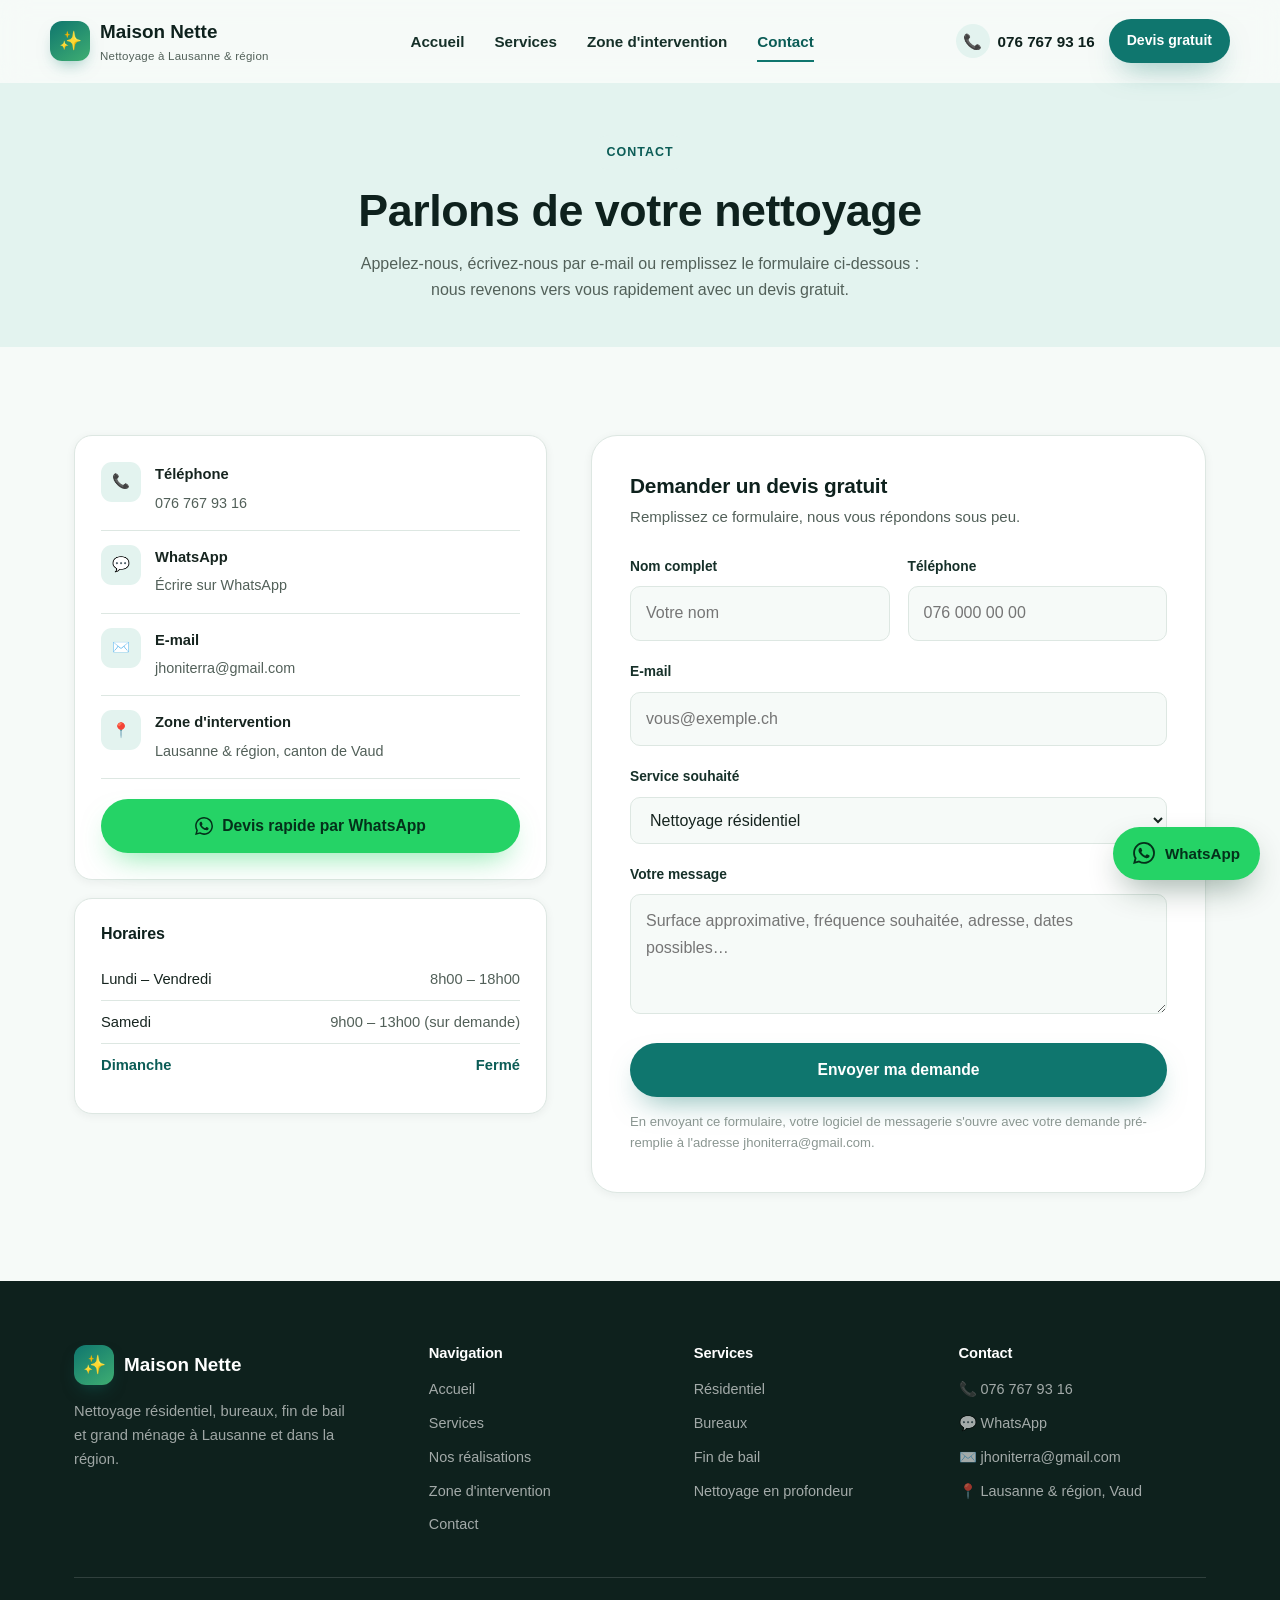
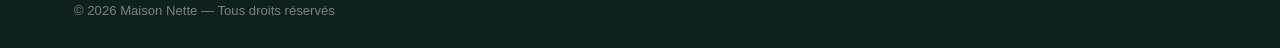
==== commit 185b2eed: "Prépare la mise en ligne publique Retire l'affirmation « Assurance RC pro » / « Responsabilité civil" ====
--- a/contact.html
+++ b/contact.html
@@ -5,16 +5,18 @@
 <meta name="viewport" content="width=device-width, initial-scale=1" />
 <title>Contact &amp; devis gratuit — Maison Nette</title>
 <meta name="description" content="Demandez votre devis gratuit pour un nettoyage résidentiel, de bureaux ou de fin de bail à Lausanne. Téléphone, e-mail et formulaire de contact." />
+<meta property="og:type" content="website" />
+<meta property="og:site_name" content="Maison Nette" />
+<meta property="og:locale" content="fr_CH" />
+<meta property="og:title" content="Contact &amp; devis gratuit — Maison Nette" />
+<meta property="og:description" content="Demandez votre devis gratuit : téléphone, WhatsApp, e-mail ou formulaire. Lausanne et région." />
+<meta name="twitter:card" content="summary" />
 <script>document.documentElement.classList.add("js");</script>
 <link rel="stylesheet" href="assets/css/style.css" />
 </head>
 <body>
 
 <div class="scroll-progress"></div>
-
-<div class="demo-banner">
-  🧪 <strong>Site de démonstration</strong> — le formulaire ouvre votre messagerie ; aucune donnée n'est envoyée à un serveur.
-</div>
 
 <header class="site-header">
   <div class="wrap header-inner">
@@ -184,7 +186,6 @@
 
     <div class="footer-bottom">
       <span>© <span id="year">2026</span> Maison Nette — Tous droits réservés</span>
-      <span>Site de démonstration</span>
     </div>
   </div>
 </footer>
--- a/assets/css/style.css
+++ b/assets/css/style.css
@@ -1403,39 +1403,21 @@
 .shot-frame {
   position: relative;
   aspect-ratio: 4 / 3;
-  display: grid;
-  place-items: center;
-  gap: 8px;
-  background: repeating-linear-gradient(
-      135deg,
-      var(--paper-deep),
-      var(--paper-deep) 12px,
-      var(--paper) 12px,
-      var(--paper) 24px
-    );
+  background: var(--paper-deep);
   border-bottom: 1px solid var(--line);
 }
 
-/* A real photo simply replaces the placeholder's children. */
+/* Illustration now, photograph later — both fill the frame identically. */
+.shot-frame svg,
 .shot-frame img {
   position: absolute;
   inset: 0;
   width: 100%;
   height: 100%;
+}
+
+.shot-frame img {
   object-fit: cover;
-}
-
-.shot-ico {
-  font-size: 2rem;
-  opacity: 0.75;
-}
-
-.shot-add {
-  font-size: 0.78rem;
-  font-weight: 700;
-  letter-spacing: 0.06em;
-  text-transform: uppercase;
-  color: var(--text-faint);
 }
 
 .shot figcaption {
